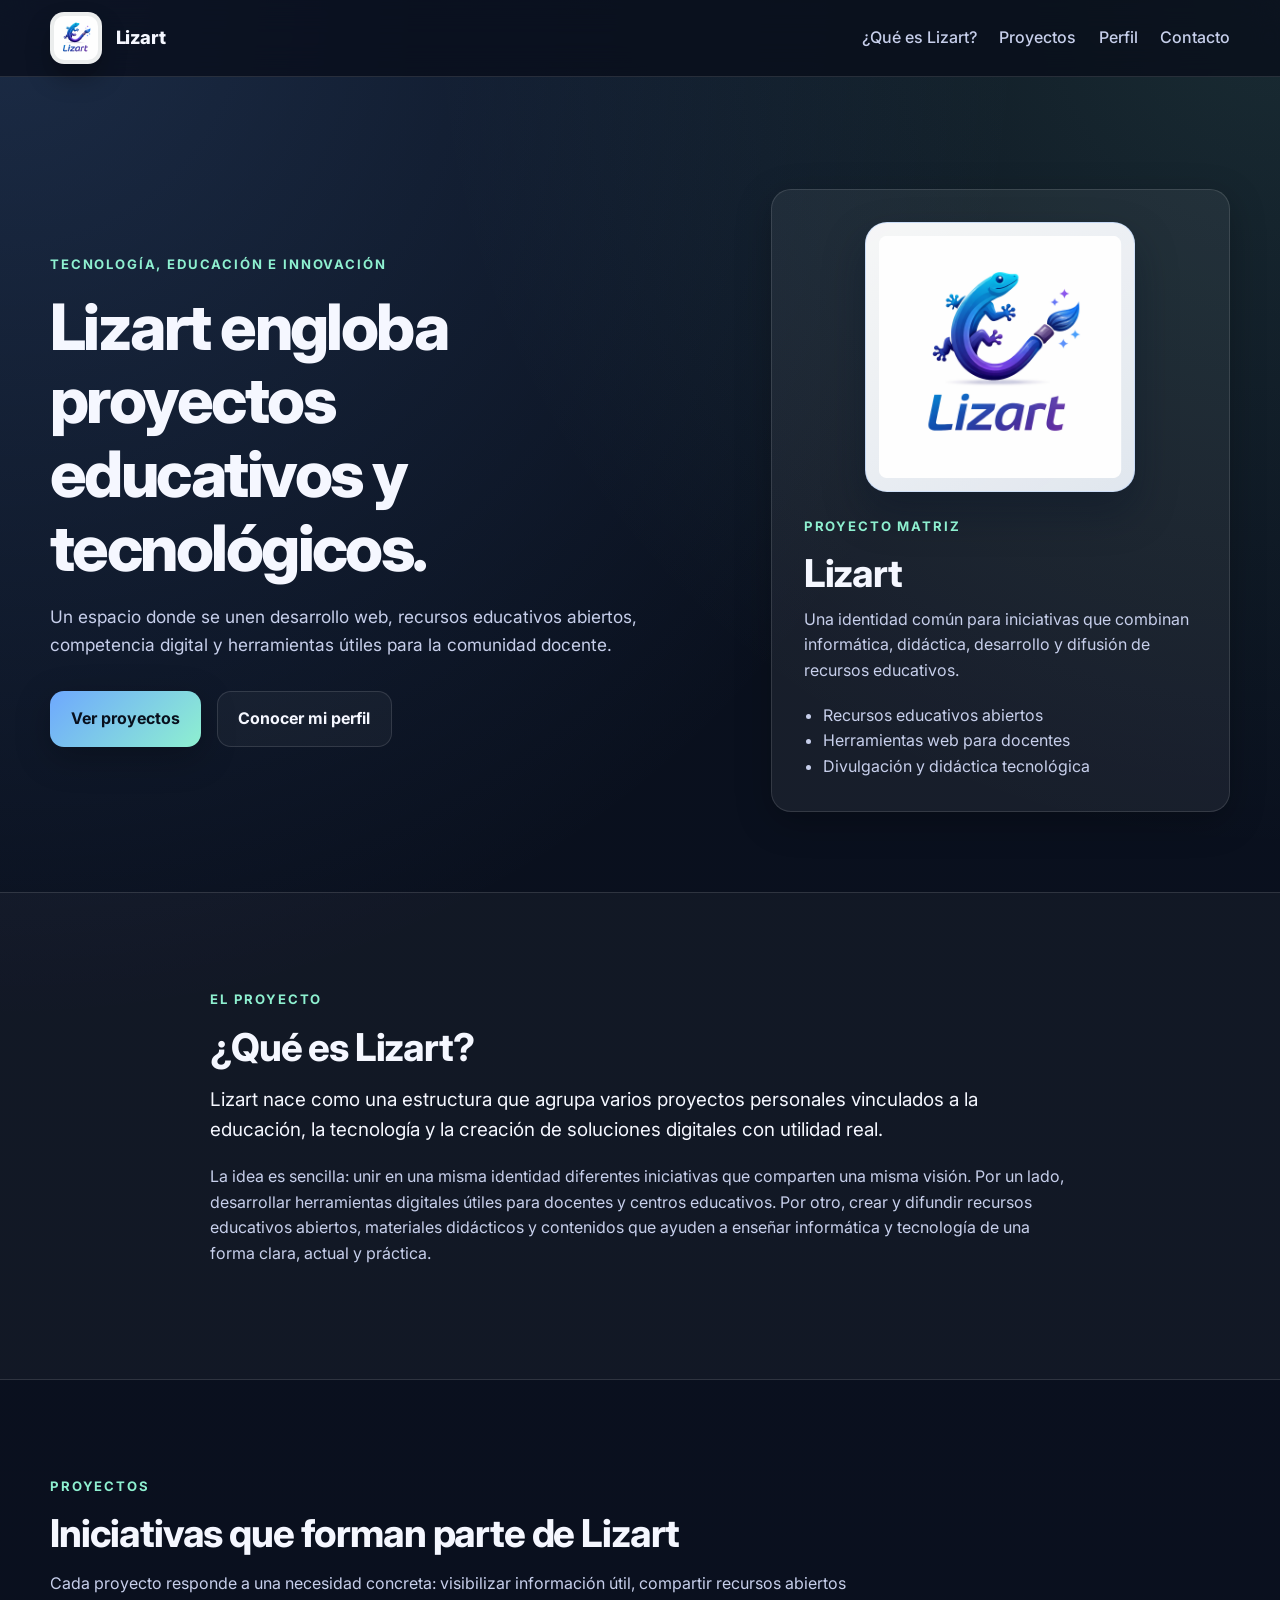
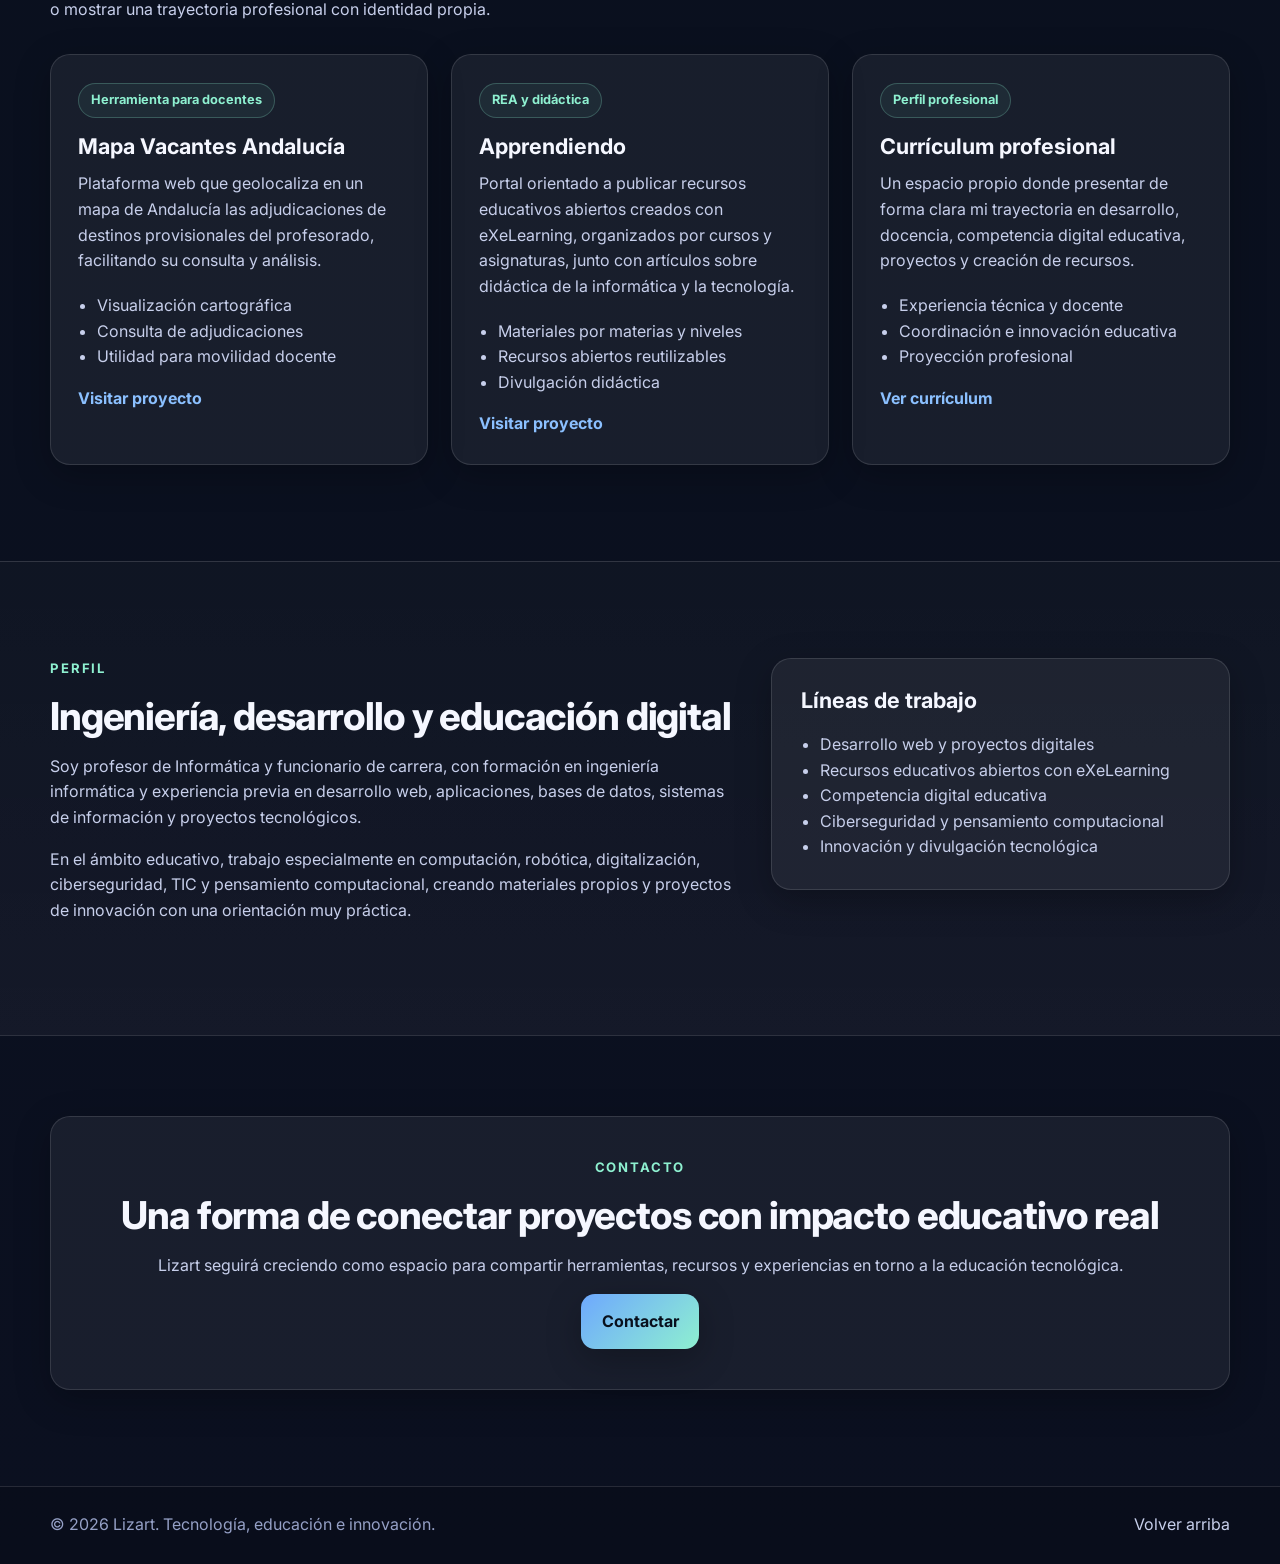
==== index.html @ 4d0b16cc "Cambios básicos en contenidos" ====
<!DOCTYPE html>
<html lang="es">
<head>
  <meta charset="UTF-8" />
  <meta name="viewport" content="width=device-width, initial-scale=1.0" />
  <title>Lizart | Tecnología, educación e innovación</title>
  <meta name="description" content="Lizart es la matriz de proyectos educativos y tecnológicos de José Manuel: recursos abiertos, herramientas para docentes e innovación digital." />
  <link rel="preconnect" href="https://fonts.googleapis.com">
  <link rel="preconnect" href="https://fonts.gstatic.com" crossorigin>
  <link href="https://fonts.googleapis.com/css2?family=Inter:wght@300;400;500;600;700;800;900&display=swap" rel="stylesheet">
  <link rel="stylesheet" href="styles.css" />
</head>
<body>
  <header class="site-header" id="top">
    <div class="container header-inner">
      <a href="#top" class="brand" aria-label="Inicio Lizart">
        <img class="brand-logo" src="assets/lizart-logo.png" alt="Logo de Lizart" />
        <span class="brand-text">Lizart</span>
      </a>

      <button class="nav-toggle" aria-label="Abrir menú" aria-expanded="false">
        <span></span>
        <span></span>
        <span></span>
      </button>

      <nav class="main-nav">
        <a href="#proyecto">¿Qué es Lizart?</a>
        <a href="#proyectos">Proyectos</a>
        <a href="#perfil">Perfil</a>
        <a href="#contacto">Contacto</a>
      </nav>
    </div>
  </header>

  <main>
    <section class="hero">
      <div class="container hero-grid">
        <div class="hero-content reveal">
          <p class="eyebrow">Tecnología, educación e innovación</p>
          <h1>Lizart engloba proyectos educativos y tecnológicos.</h1>
          <p class="hero-text">
            Un espacio donde se unen desarrollo web, recursos educativos abiertos, competencia digital y herramientas útiles para la comunidad docente.
          </p>

          <div class="hero-actions">
            <a class="btn btn-primary" href="#proyectos">Ver proyectos</a>
            <a class="btn btn-secondary" href="#perfil">Conocer mi perfil</a>
          </div>
        </div>

        <div class="hero-panel reveal">
          <div class="panel-card">
            <figure class="hero-logo">
              <img src="assets/lizart-logo.png" alt="Logo principal de Lizart" />
            </figure>
            <p class="panel-label">Proyecto matriz</p>
            <h2>Lizart</h2>
            <p>
              Una identidad común para iniciativas que combinan informática, didáctica, desarrollo y difusión de recursos educativos.
            </p>

            <ul class="panel-list">
              <li>Recursos educativos abiertos</li>
              <li>Herramientas web para docentes</li>
              <li>Divulgación y didáctica tecnológica</li>
            </ul>
          </div>
        </div>
      </div>
    </section>

    <section class="section section-light" id="proyecto">
      <div class="container narrow reveal">
        <p class="section-kicker">El proyecto</p>
        <h2>¿Qué es Lizart?</h2>
        <p class="lead">
          Lizart nace como una estructura que agrupa varios proyectos personales vinculados a la educación, la tecnología y la creación de soluciones digitales con utilidad real.
        </p>
        <p>
          La idea es sencilla: unir en una misma identidad diferentes iniciativas que comparten una misma visión. Por un lado, desarrollar herramientas digitales útiles para docentes y centros educativos. Por otro, crear y difundir recursos educativos abiertos, materiales didácticos y contenidos que ayuden a enseñar informática y tecnología de una forma clara, actual y práctica.
        </p>
      </div>
    </section>

    <section class="section" id="proyectos">
      <div class="container">
        <div class="section-heading reveal">
          <p class="section-kicker">Proyectos</p>
          <h2>Iniciativas que forman parte de Lizart</h2>
          <p>
            Cada proyecto responde a una necesidad concreta: visibilizar información útil, compartir recursos abiertos o mostrar una trayectoria profesional con identidad propia.
          </p>
        </div>

        <div class="cards-grid">
          <article class="card reveal">
            <div class="card-badge">Herramienta para docentes</div>
            <h3>Mapa Vacantes Andalucía</h3>
            <p>
              Plataforma web que geolocaliza en un mapa de Andalucía las adjudicaciones de destinos provisionales del profesorado, facilitando su consulta y análisis.
            </p>
            <ul class="card-list">
              <li>Visualización cartográfica</li>
              <li>Consulta de adjudicaciones</li>
              <li>Utilidad para movilidad docente</li>
            </ul>
            <a class="card-link" href="https://mapavacantesandalucia.es" target="_blank" rel="noopener noreferrer">
              Visitar proyecto
            </a>
          </article>

          <article class="card reveal">
            <div class="card-badge">REA y didáctica</div>
            <h3>Apprendiendo</h3>
            <p>
              Portal orientado a publicar recursos educativos abiertos creados con eXeLearning,
              organizados por cursos y asignaturas, junto con artículos sobre didáctica
              de la informática y la tecnología.
            </p>
            <ul class="card-list">
              <li>Materiales por materias y niveles</li>
              <li>Recursos abiertos reutilizables</li>
              <li>Divulgación didáctica</li>
            </ul>
            <a class="card-link" href="https://apprendiendo.es" target="_blank" rel="noopener noreferrer">
              Visitar proyecto
            </a>
          </article>

          <article class="card reveal">
            <div class="card-badge">Perfil profesional</div>
            <h3>Currículum profesional</h3>
            <p>
              Un espacio propio donde presentar de forma clara mi trayectoria en desarrollo,
              docencia, competencia digital educativa, proyectos y creación de recursos.
            </p>
            <ul class="card-list">
              <li>Experiencia técnica y docente</li>
              <li>Coordinación e innovación educativa</li>
              <li>Proyección profesional</li>
            </ul>
            <a class="card-link" href="https://cv.lizart.es" target="_blank" rel="noopener noreferrer">
              Ver currículum
            </a>
          </article>
        </div>
      </div>
    </section>

    <section class="section section-accent" id="perfil">
      <div class="container profile-grid">
        <div class="reveal">
          <p class="section-kicker">Perfil</p>
          <h2>Ingeniería, desarrollo y educación digital</h2>
          <p>
            Soy profesor de Informática y funcionario de carrera, con formación en ingeniería
            informática y experiencia previa en desarrollo web, aplicaciones, bases de datos,
            sistemas de información y proyectos tecnológicos.
          </p>
          <p>
            En el ámbito educativo, trabajo especialmente en computación, robótica,
            digitalización, ciberseguridad, TIC y pensamiento computacional, creando
            materiales propios y proyectos de innovación con una orientación muy práctica.
          </p>
        </div>

        <div class="profile-box reveal">
          <h3>Líneas de trabajo</h3>
          <ul>
            <li>Desarrollo web y proyectos digitales</li>
            <li>Recursos educativos abiertos con eXeLearning</li>
            <li>Competencia digital educativa</li>
            <li>Ciberseguridad y pensamiento computacional</li>
            <li>Innovación y divulgación tecnológica</li>
          </ul>
        </div>
      </div>
    </section>

    <section class="section cta-section" id="contacto">
      <div class="container cta-box reveal">
        <p class="section-kicker">Contacto</p>
        <h2>Una forma de conectar proyectos con impacto educativo real</h2>
        <p>
          Lizart seguirá creciendo como espacio para compartir herramientas, recursos
          y experiencias en torno a la educación tecnológica.
        </p>
        <a class="btn btn-primary" href="mailto:jlopez@lizart.es">Contactar</a>
      </div>
    </section>
  </main>

  <footer class="site-footer">
    <div class="container footer-inner">
      <p>© <span id="year"></span> Lizart. Tecnología, educación e innovación.</p>
      <a href="#top">Volver arriba</a>
    </div>
  </footer>

  <script src="script.js"></script>
</body>
</html>
---- styles.css ----
:root {
  --bg: #0b1020;
  --bg-soft: #121933;
  --surface: rgba(255, 255, 255, 0.06);
  --surface-strong: rgba(255, 255, 255, 0.1);
  --text: #f5f7ff;
  --text-soft: #c7cfeb;
  --text-muted: #95a0c6;
  --line: rgba(255, 255, 255, 0.12);
  --primary: #6ea8fe;
  --primary-strong: #8bc0ff;
  --accent: #8ef0d0;
  --shadow: 0 10px 35px rgba(0, 0, 0, 0.25);
  --radius: 20px;
  --radius-sm: 14px;
  --container: 1180px;
  --transition: 0.3s ease;
}

* {
  box-sizing: border-box;
}

html {
  scroll-behavior: smooth;
}

body {
  margin: 0;
  font-family: "Inter", sans-serif;
  color: var(--text);
  background:
    radial-gradient(circle at top left, rgba(110, 168, 254, 0.18), transparent 30%),
    radial-gradient(circle at top right, rgba(142, 240, 208, 0.12), transparent 25%),
    linear-gradient(180deg, #09101d 0%, #0b1020 100%);
  line-height: 1.6;
}

a {
  color: inherit;
  text-decoration: none;
}

img {
  max-width: 100%;
  display: block;
}

.container {
  width: min(100% - 2rem, var(--container));
  margin: 0 auto;
}

.narrow {
  max-width: 860px;
}

.section {
  padding: 6rem 0;
}

.section-light {
  background: rgba(255, 255, 255, 0.03);
  border-top: 1px solid var(--line);
  border-bottom: 1px solid var(--line);
}

.section-accent {
  background:
    linear-gradient(180deg, rgba(255,255,255,0.02), rgba(255,255,255,0.04));
  border-top: 1px solid var(--line);
  border-bottom: 1px solid var(--line);
}

.section-kicker,
.eyebrow,
.panel-label {
  color: var(--accent);
  text-transform: uppercase;
  letter-spacing: 0.14em;
  font-size: 0.82rem;
  font-weight: 700;
  margin-bottom: 0.9rem;
}

h1, h2, h3 {
  margin-top: 0;
  line-height: 1.15;
}

h1 {
  font-size: clamp(2.5rem, 5vw, 4.6rem);
  font-weight: 800;
  letter-spacing: -0.04em;
  max-width: 11ch;
  margin-bottom: 1.2rem;
}

h2 {
  font-size: clamp(2rem, 3vw, 3rem);
  font-weight: 750;
  letter-spacing: -0.03em;
  margin-bottom: 1rem;
}

h3 {
  font-size: 1.35rem;
  font-weight: 700;
  margin-bottom: 0.8rem;
}

p {
  margin-top: 0;
  color: var(--text-soft);
}

.lead {
  font-size: 1.18rem;
  color: var(--text);
}

.site-header {
  position: sticky;
  top: 0;
  z-index: 20;
  backdrop-filter: blur(16px);
  background: rgba(8, 12, 24, 0.72);
  border-bottom: 1px solid var(--line);
}

.header-inner {
  display: flex;
  align-items: center;
  justify-content: space-between;
  min-height: 76px;
}

.brand {
  display: inline-flex;
  align-items: center;
  gap: 0.85rem;
  font-weight: 800;
}

.brand-logo {
  width: 52px;
  height: 52px;
  object-fit: contain;
  border-radius: 14px;
  background: rgba(255, 255, 255, 0.92);
  padding: 4px;
  box-shadow: 0 14px 24px rgba(0, 0, 0, 0.28);
}

.brand-text {
  font-size: 1.15rem;
  letter-spacing: -0.02em;
}

.main-nav {
  display: flex;
  align-items: center;
  gap: 1.4rem;
}

.main-nav a {
  color: var(--text-soft);
  font-weight: 500;
  transition: color var(--transition);
}

.main-nav a:hover {
  color: var(--text);
}

.nav-toggle {
  display: none;
  flex-direction: column;
  gap: 5px;
  border: 0;
  background: transparent;
  cursor: pointer;
}

.nav-toggle span {
  width: 24px;
  height: 2px;
  background: #fff;
  border-radius: 999px;
}

.hero {
  padding: 7rem 0 5rem;
}

.hero-grid {
  display: grid;
  grid-template-columns: 1.2fr 0.8fr;
  gap: 2rem;
  align-items: center;
}

.hero-text {
  max-width: 60ch;
  font-size: 1.08rem;
  margin-bottom: 2rem;
}

.hero-actions {
  display: flex;
  gap: 1rem;
  flex-wrap: wrap;
}

.btn {
  display: inline-flex;
  align-items: center;
  justify-content: center;
  min-height: 50px;
  padding: 0.9rem 1.3rem;
  border-radius: 14px;
  font-weight: 700;
  transition: transform var(--transition), background var(--transition), border-color var(--transition);
}

.btn:hover {
  transform: translateY(-2px);
}

.btn-primary {
  color: #08101d;
  background: linear-gradient(135deg, var(--primary), var(--accent));
  box-shadow: var(--shadow);
}

.btn-secondary {
  color: var(--text);
  border: 1px solid var(--line);
  background: rgba(255,255,255,0.04);
}

.hero-panel .panel-card,
.card,
.profile-box,
.cta-box {
  background: var(--surface);
  border: 1px solid var(--line);
  border-radius: var(--radius);
  box-shadow: var(--shadow);
}

.panel-card {
  padding: 2rem;
}

.hero-logo {
  margin: 0 0 1.5rem;
  display: flex;
  justify-content: center;
}

.hero-logo img {
  width: min(100%, 270px);
  border-radius: 22px;
  background: linear-gradient(145deg, rgba(255, 255, 255, 0.96), rgba(241, 247, 255, 0.92));
  padding: 0.8rem;
  border: 1px solid rgba(110, 168, 254, 0.26);
  box-shadow: 0 20px 40px rgba(6, 18, 36, 0.35);
}


.panel-card h2 {
  margin-bottom: 0.7rem;
}

.panel-list,
.card-list,
.profile-box ul {
  margin: 1.2rem 0 0;
  padding-left: 1.2rem;
  color: var(--text-soft);
}

.section-heading {
  max-width: 800px;
  margin-bottom: 2rem;
}

.cards-grid {
  display: grid;
  grid-template-columns: repeat(3, 1fr);
  gap: 1.4rem;
}

.card {
  padding: 1.7rem;
  transition: transform var(--transition), border-color var(--transition), background var(--transition);
}

.card:hover {
  transform: translateY(-4px);
  border-color: rgba(110, 168, 254, 0.35);
  background: rgba(255, 255, 255, 0.08);
}

.card-badge {
  display: inline-block;
  padding: 0.4rem 0.75rem;
  margin-bottom: 1rem;
  border: 1px solid rgba(142, 240, 208, 0.24);
  border-radius: 999px;
  color: var(--accent);
  font-size: 0.8rem;
  font-weight: 700;
  background: rgba(142, 240, 208, 0.06);
}

.card-link {
  display: inline-block;
  margin-top: 1rem;
  color: var(--primary-strong);
  font-weight: 700;
}

.profile-grid {
  display: grid;
  grid-template-columns: 1.2fr 0.8fr;
  gap: 2rem;
  align-items: start;
}

.profile-box {
  padding: 1.8rem;
}

.cta-section {
  padding-top: 5rem;
}

.cta-box {
  text-align: center;
  padding: 2.5rem;
}

.site-footer {
  border-top: 1px solid var(--line);
  padding: 1.6rem 0;
  background: rgba(0, 0, 0, 0.16);
}

.footer-inner {
  display: flex;
  justify-content: space-between;
  align-items: center;
  gap: 1rem;
}

.footer-inner p {
  margin: 0;
  color: var(--text-muted);
}

.footer-inner a {
  color: var(--text-soft);
}

.reveal {
  opacity: 0;
  transform: translateY(24px);
  transition: opacity 0.7s ease, transform 0.7s ease;
}

.reveal.visible {
  opacity: 1;
  transform: translateY(0);
}

@media (max-width: 960px) {
  .hero-grid,
  .profile-grid,
  .cards-grid {
    grid-template-columns: 1fr;
  }

  h1 {
    max-width: 100%;
  }
}

@media (max-width: 760px) {
  .main-nav {
    position: absolute;
    top: 76px;
    left: 0;
    right: 0;
    display: none;
    flex-direction: column;
    align-items: flex-start;
    gap: 1rem;
    padding: 1.2rem 1rem 1.4rem;
    background: rgba(8, 12, 24, 0.98);
    border-bottom: 1px solid var(--line);
  }

  .main-nav.open {
    display: flex;
  }

  .nav-toggle {
    display: flex;
  }

  .section {
    padding: 4.5rem 0;
  }

  .hero {
    padding: 5rem 0 4rem;
  }

  .footer-inner {
    flex-direction: column;
    align-items: flex-start;
  }
}
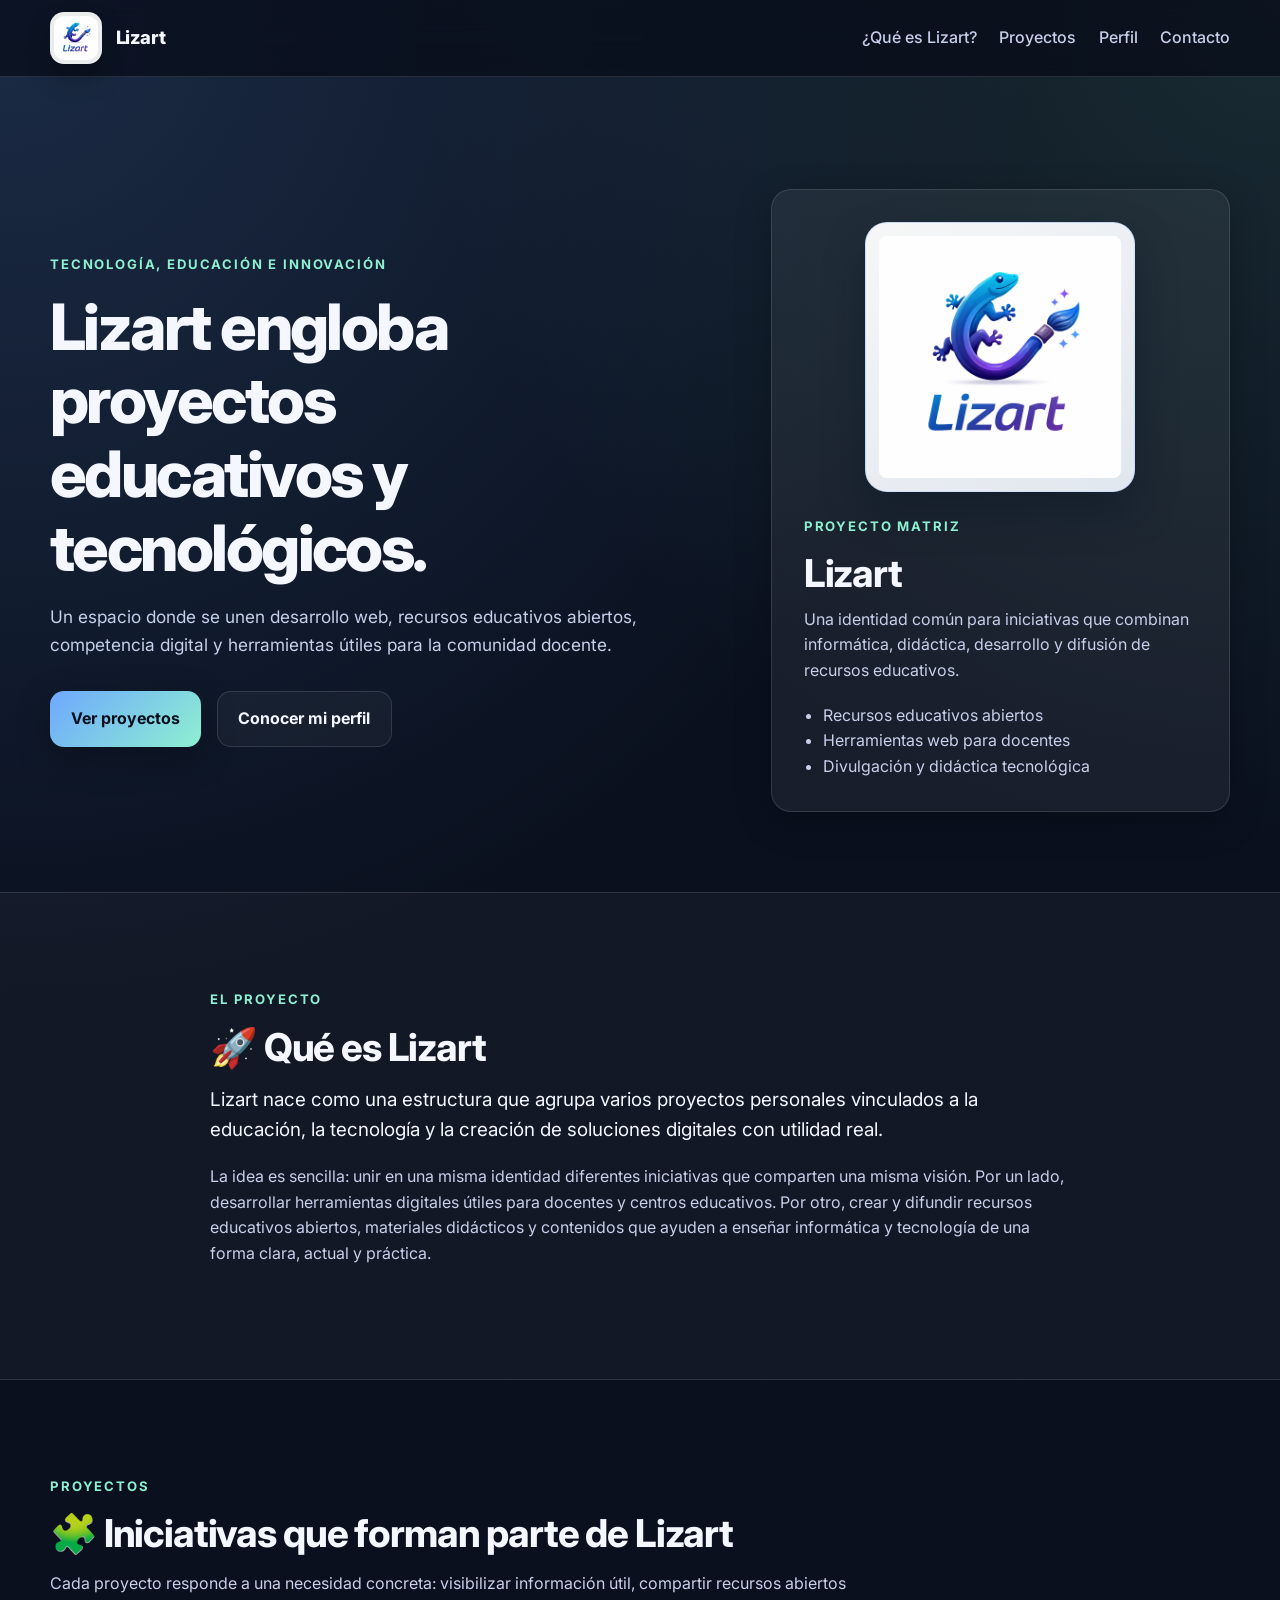
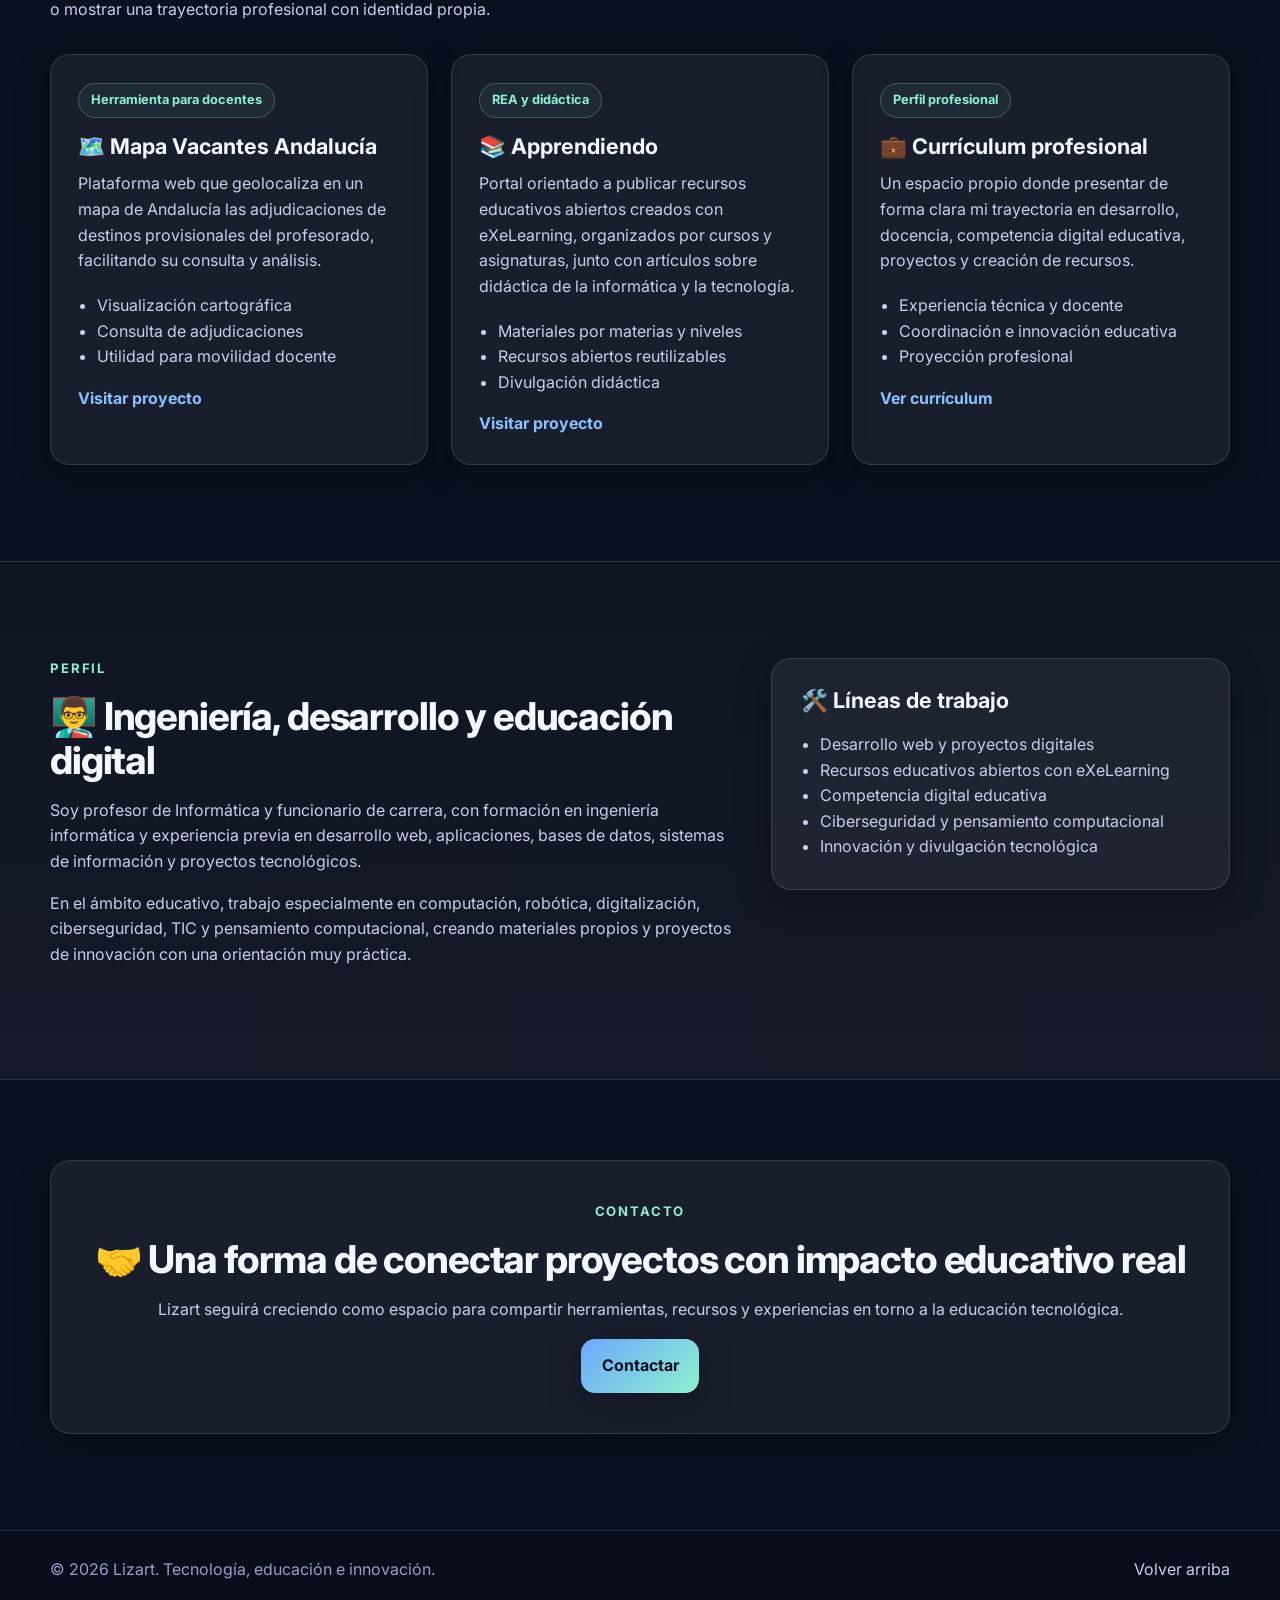
==== commit e5a32456: "Merge branch 'main' into codex/add-emojis-to-section-titles-and-projects" ====
--- a/index.html
+++ b/index.html
@@ -73,7 +73,7 @@
     <section class="section section-light" id="proyecto">
       <div class="container narrow reveal">
         <p class="section-kicker">El proyecto</p>
-        <h2>¿Qué es Lizart?</h2>
+        <h2>🚀 Qué es Lizart</h2>
         <p class="lead">
           Lizart nace como una estructura que agrupa varios proyectos personales vinculados a la educación, la tecnología y la creación de soluciones digitales con utilidad real.
         </p>
@@ -87,7 +87,7 @@
       <div class="container">
         <div class="section-heading reveal">
           <p class="section-kicker">Proyectos</p>
-          <h2>Iniciativas que forman parte de Lizart</h2>
+          <h2>🧩 Iniciativas que forman parte de Lizart</h2>
           <p>
             Cada proyecto responde a una necesidad concreta: visibilizar información útil, compartir recursos abiertos o mostrar una trayectoria profesional con identidad propia.
           </p>
@@ -96,7 +96,7 @@
         <div class="cards-grid">
           <article class="card reveal">
             <div class="card-badge">Herramienta para docentes</div>
-            <h3>Mapa Vacantes Andalucía</h3>
+            <h3>🗺️ Mapa Vacantes Andalucía</h3>
             <p>
               Plataforma web que geolocaliza en un mapa de Andalucía las adjudicaciones de destinos provisionales del profesorado, facilitando su consulta y análisis.
             </p>
@@ -112,7 +112,7 @@
 
           <article class="card reveal">
             <div class="card-badge">REA y didáctica</div>
-            <h3>Apprendiendo</h3>
+            <h3>📚 Apprendiendo</h3>
             <p>
               Portal orientado a publicar recursos educativos abiertos creados con eXeLearning,
               organizados por cursos y asignaturas, junto con artículos sobre didáctica
@@ -130,7 +130,7 @@
 
           <article class="card reveal">
             <div class="card-badge">Perfil profesional</div>
-            <h3>Currículum profesional</h3>
+            <h3>💼 Currículum profesional</h3>
             <p>
               Un espacio propio donde presentar de forma clara mi trayectoria en desarrollo,
               docencia, competencia digital educativa, proyectos y creación de recursos.
@@ -152,7 +152,7 @@
       <div class="container profile-grid">
         <div class="reveal">
           <p class="section-kicker">Perfil</p>
-          <h2>Ingeniería, desarrollo y educación digital</h2>
+          <h2>👨‍🏫 Ingeniería, desarrollo y educación digital</h2>
           <p>
             Soy profesor de Informática y funcionario de carrera, con formación en ingeniería
             informática y experiencia previa en desarrollo web, aplicaciones, bases de datos,
@@ -166,7 +166,7 @@
         </div>
 
         <div class="profile-box reveal">
-          <h3>Líneas de trabajo</h3>
+          <h3>🛠️ Líneas de trabajo</h3>
           <ul>
             <li>Desarrollo web y proyectos digitales</li>
             <li>Recursos educativos abiertos con eXeLearning</li>
@@ -181,7 +181,7 @@
     <section class="section cta-section" id="contacto">
       <div class="container cta-box reveal">
         <p class="section-kicker">Contacto</p>
-        <h2>Una forma de conectar proyectos con impacto educativo real</h2>
+        <h2>🤝 Una forma de conectar proyectos con impacto educativo real</h2>
         <p>
           Lizart seguirá creciendo como espacio para compartir herramientas, recursos
           y experiencias en torno a la educación tecnológica.
@@ -200,4 +200,4 @@
 
   <script src="script.js"></script>
 </body>
-</html>+</html>
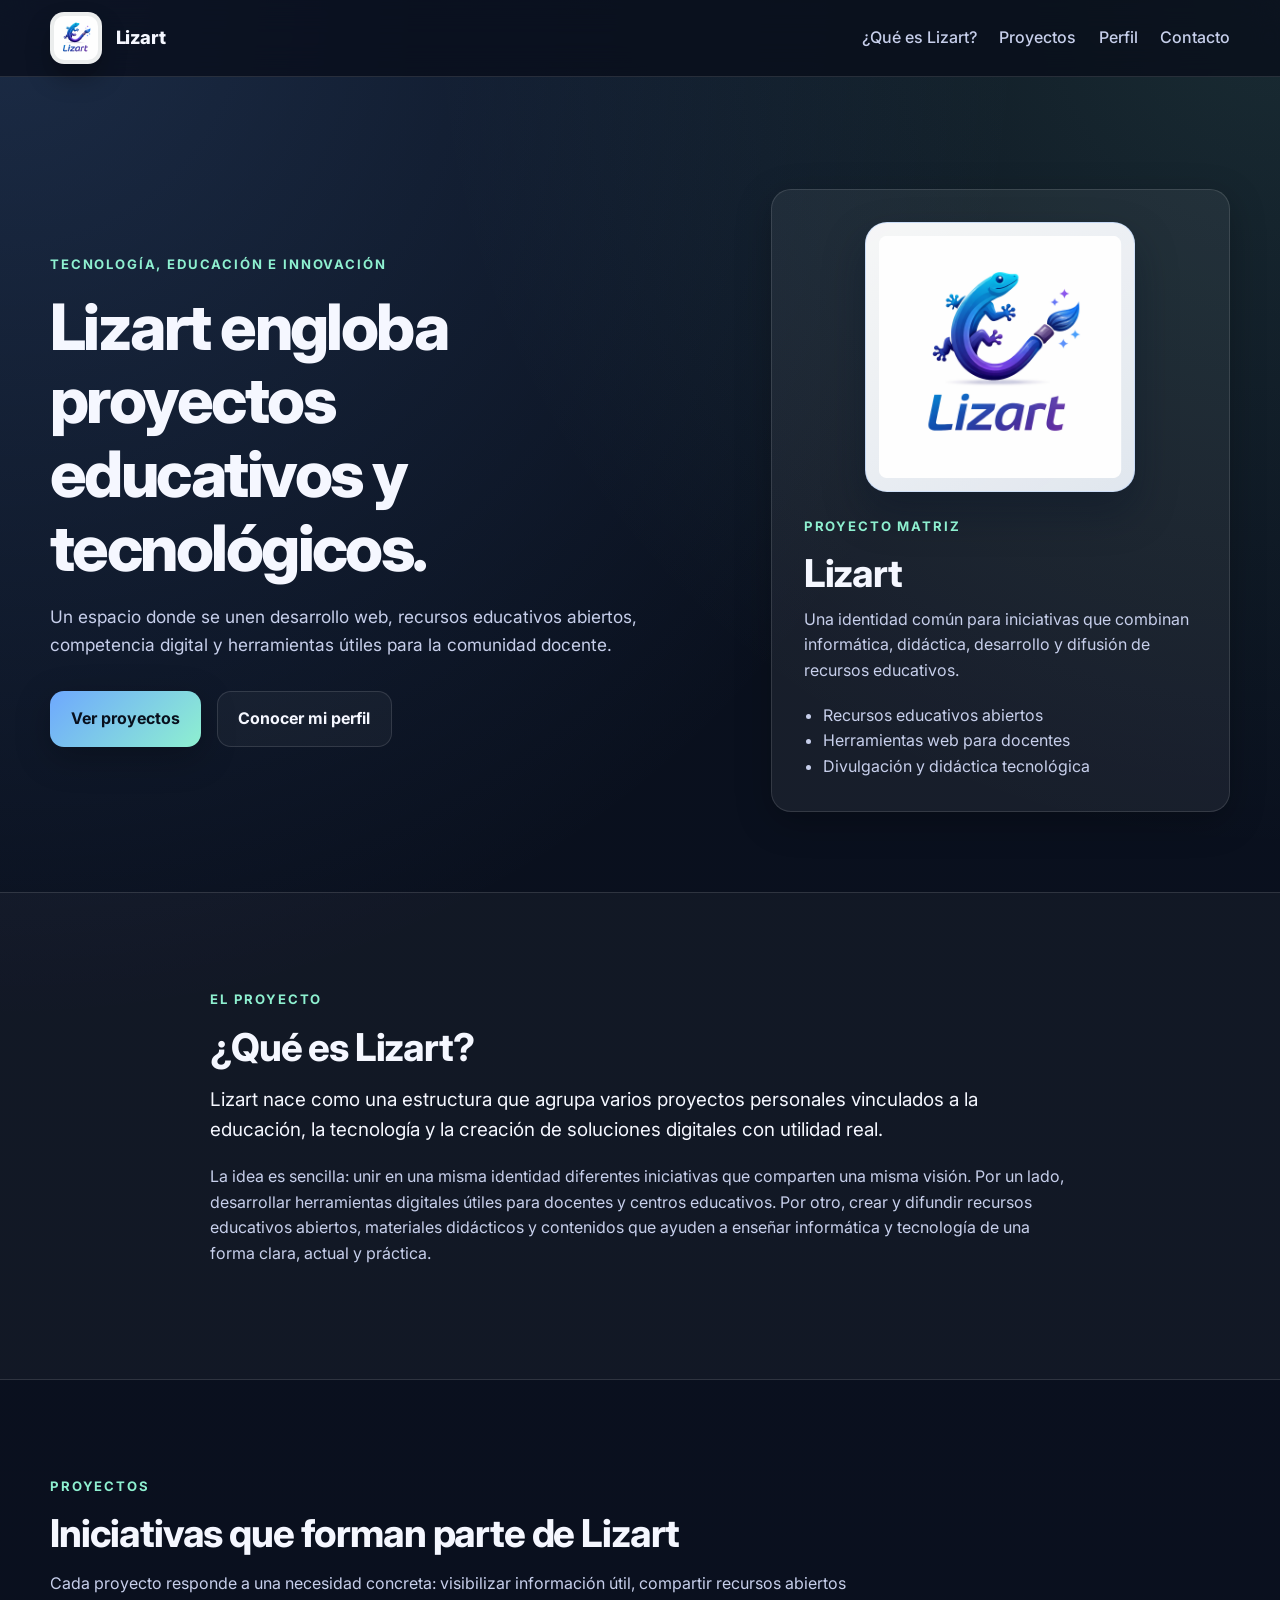
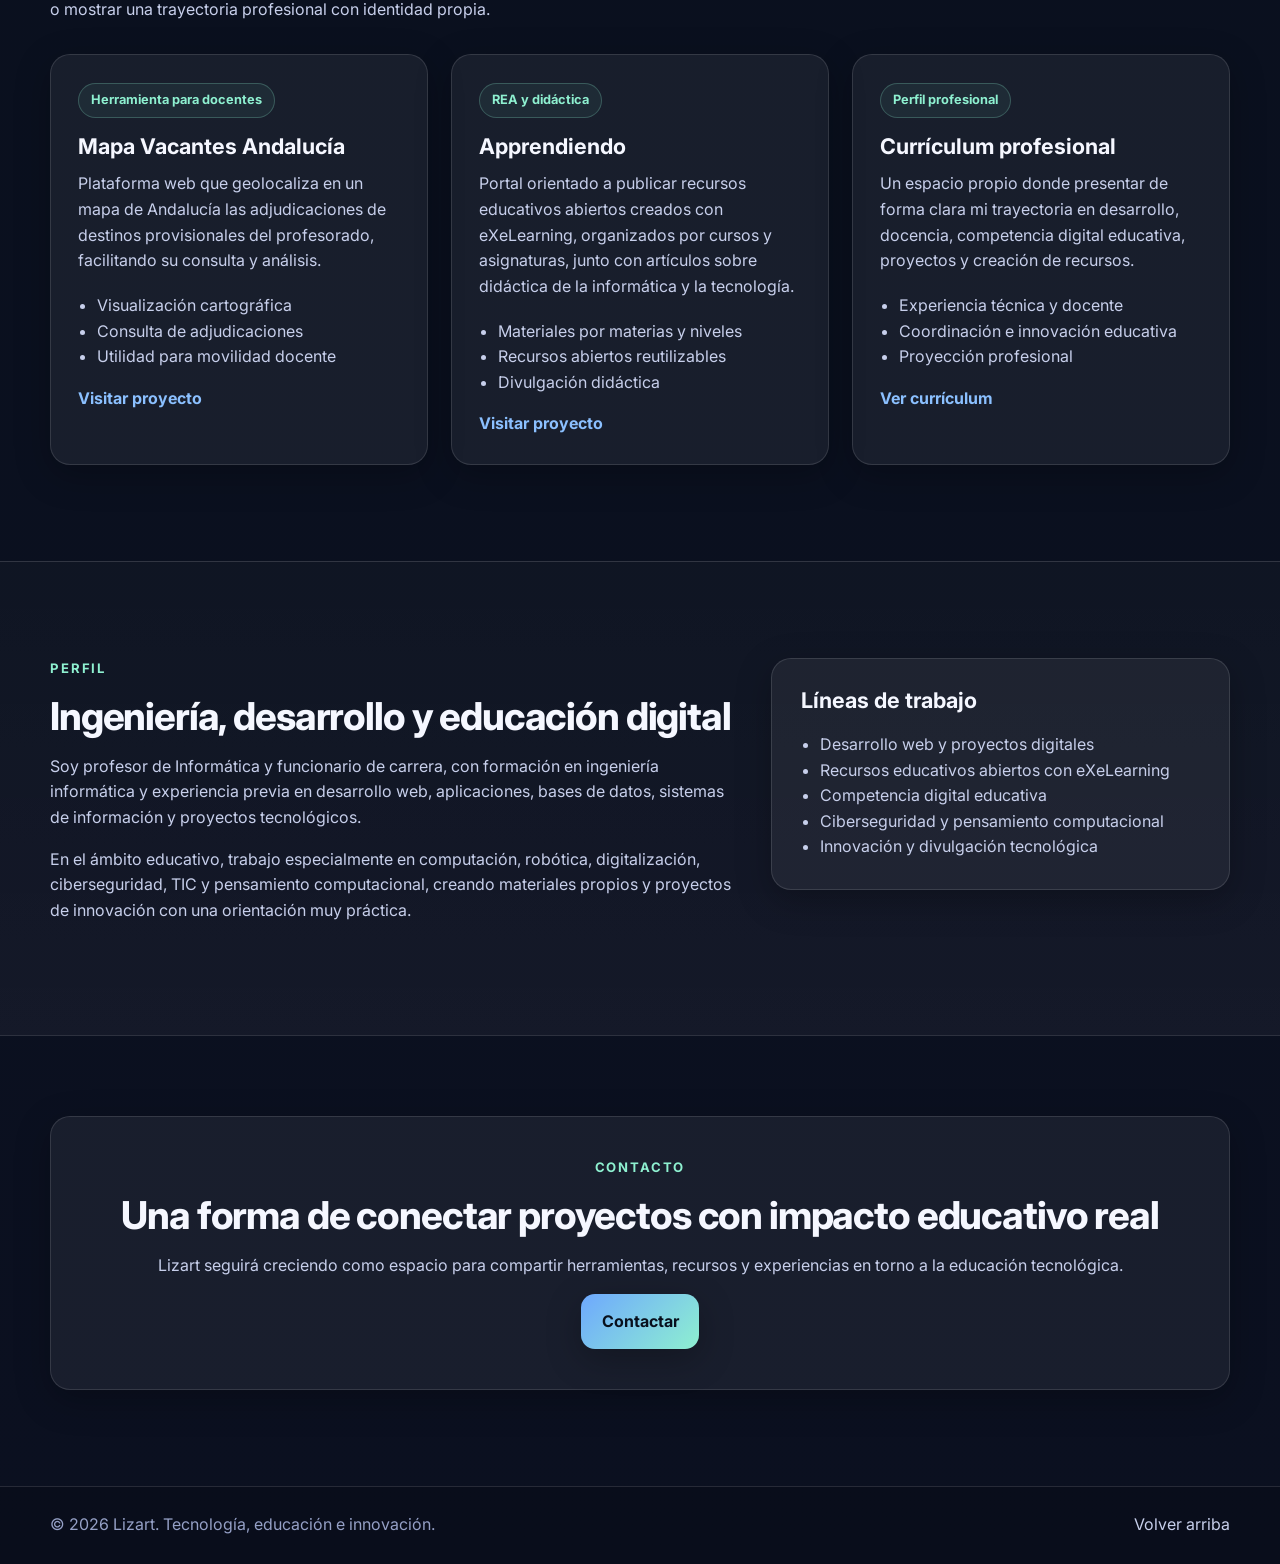
==== commit 25e3a0d9: "Cambio en el enlace al curriculum" ====
--- a/index.html
+++ b/index.html
@@ -73,7 +73,7 @@
     <section class="section section-light" id="proyecto">
       <div class="container narrow reveal">
         <p class="section-kicker">El proyecto</p>
-        <h2>🚀 Qué es Lizart</h2>
+        <h2>¿Qué es Lizart?</h2>
         <p class="lead">
           Lizart nace como una estructura que agrupa varios proyectos personales vinculados a la educación, la tecnología y la creación de soluciones digitales con utilidad real.
         </p>
@@ -87,7 +87,7 @@
       <div class="container">
         <div class="section-heading reveal">
           <p class="section-kicker">Proyectos</p>
-          <h2>🧩 Iniciativas que forman parte de Lizart</h2>
+          <h2>Iniciativas que forman parte de Lizart</h2>
           <p>
             Cada proyecto responde a una necesidad concreta: visibilizar información útil, compartir recursos abiertos o mostrar una trayectoria profesional con identidad propia.
           </p>
@@ -96,7 +96,7 @@
         <div class="cards-grid">
           <article class="card reveal">
             <div class="card-badge">Herramienta para docentes</div>
-            <h3>🗺️ Mapa Vacantes Andalucía</h3>
+            <h3>Mapa Vacantes Andalucía</h3>
             <p>
               Plataforma web que geolocaliza en un mapa de Andalucía las adjudicaciones de destinos provisionales del profesorado, facilitando su consulta y análisis.
             </p>
@@ -112,7 +112,7 @@
 
           <article class="card reveal">
             <div class="card-badge">REA y didáctica</div>
-            <h3>📚 Apprendiendo</h3>
+            <h3>Apprendiendo</h3>
             <p>
               Portal orientado a publicar recursos educativos abiertos creados con eXeLearning,
               organizados por cursos y asignaturas, junto con artículos sobre didáctica
@@ -130,7 +130,7 @@
 
           <article class="card reveal">
             <div class="card-badge">Perfil profesional</div>
-            <h3>💼 Currículum profesional</h3>
+            <h3>Currículum profesional</h3>
             <p>
               Un espacio propio donde presentar de forma clara mi trayectoria en desarrollo,
               docencia, competencia digital educativa, proyectos y creación de recursos.
@@ -140,7 +140,7 @@
               <li>Coordinación e innovación educativa</li>
               <li>Proyección profesional</li>
             </ul>
-            <a class="card-link" href="https://cv.lizart.es" target="_blank" rel="noopener noreferrer">
+            <a class="card-link" href="https://joselopezexposito.lizart.es" target="_blank" rel="noopener noreferrer">
               Ver currículum
             </a>
           </article>
@@ -152,7 +152,7 @@
       <div class="container profile-grid">
         <div class="reveal">
           <p class="section-kicker">Perfil</p>
-          <h2>👨‍🏫 Ingeniería, desarrollo y educación digital</h2>
+          <h2>Ingeniería, desarrollo y educación digital</h2>
           <p>
             Soy profesor de Informática y funcionario de carrera, con formación en ingeniería
             informática y experiencia previa en desarrollo web, aplicaciones, bases de datos,
@@ -166,7 +166,7 @@
         </div>
 
         <div class="profile-box reveal">
-          <h3>🛠️ Líneas de trabajo</h3>
+          <h3>Líneas de trabajo</h3>
           <ul>
             <li>Desarrollo web y proyectos digitales</li>
             <li>Recursos educativos abiertos con eXeLearning</li>
@@ -181,7 +181,7 @@
     <section class="section cta-section" id="contacto">
       <div class="container cta-box reveal">
         <p class="section-kicker">Contacto</p>
-        <h2>🤝 Una forma de conectar proyectos con impacto educativo real</h2>
+        <h2>Una forma de conectar proyectos con impacto educativo real</h2>
         <p>
           Lizart seguirá creciendo como espacio para compartir herramientas, recursos
           y experiencias en torno a la educación tecnológica.
@@ -200,4 +200,4 @@
 
   <script src="script.js"></script>
 </body>
-</html>
+</html>
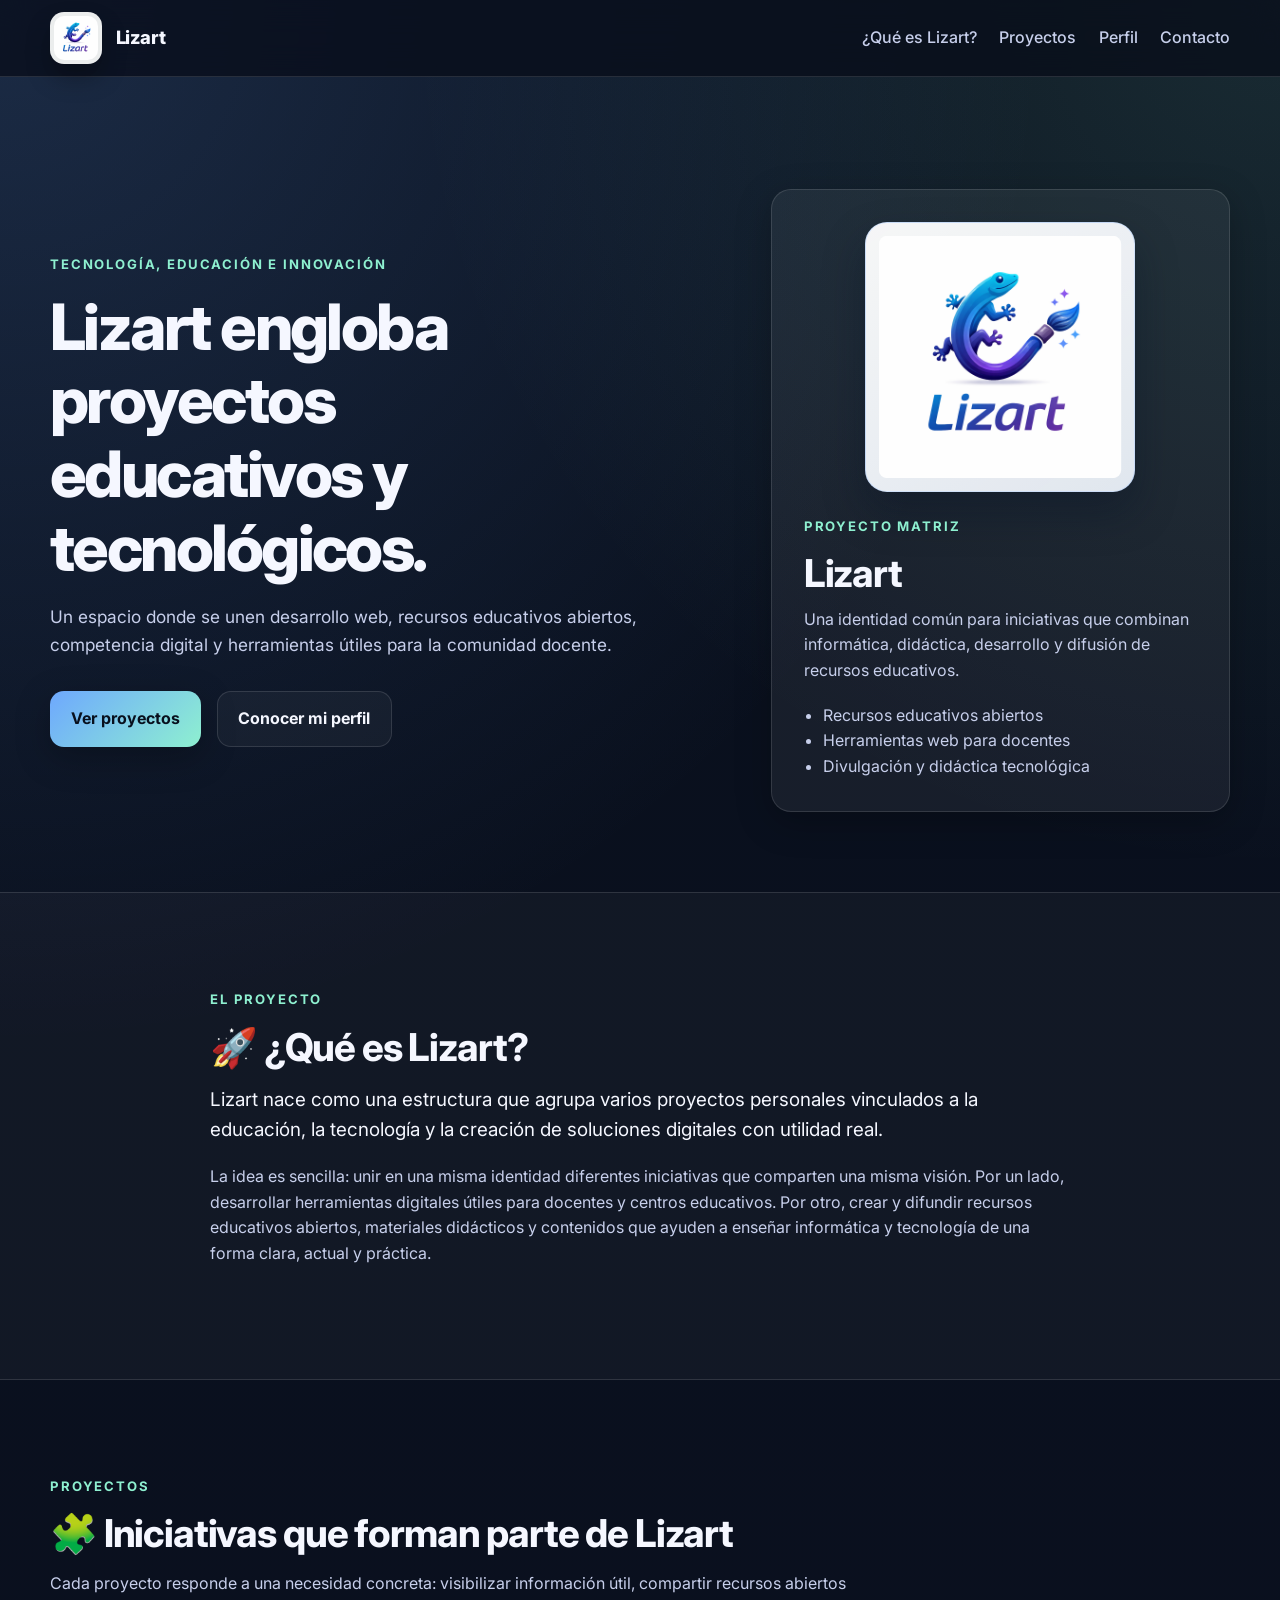
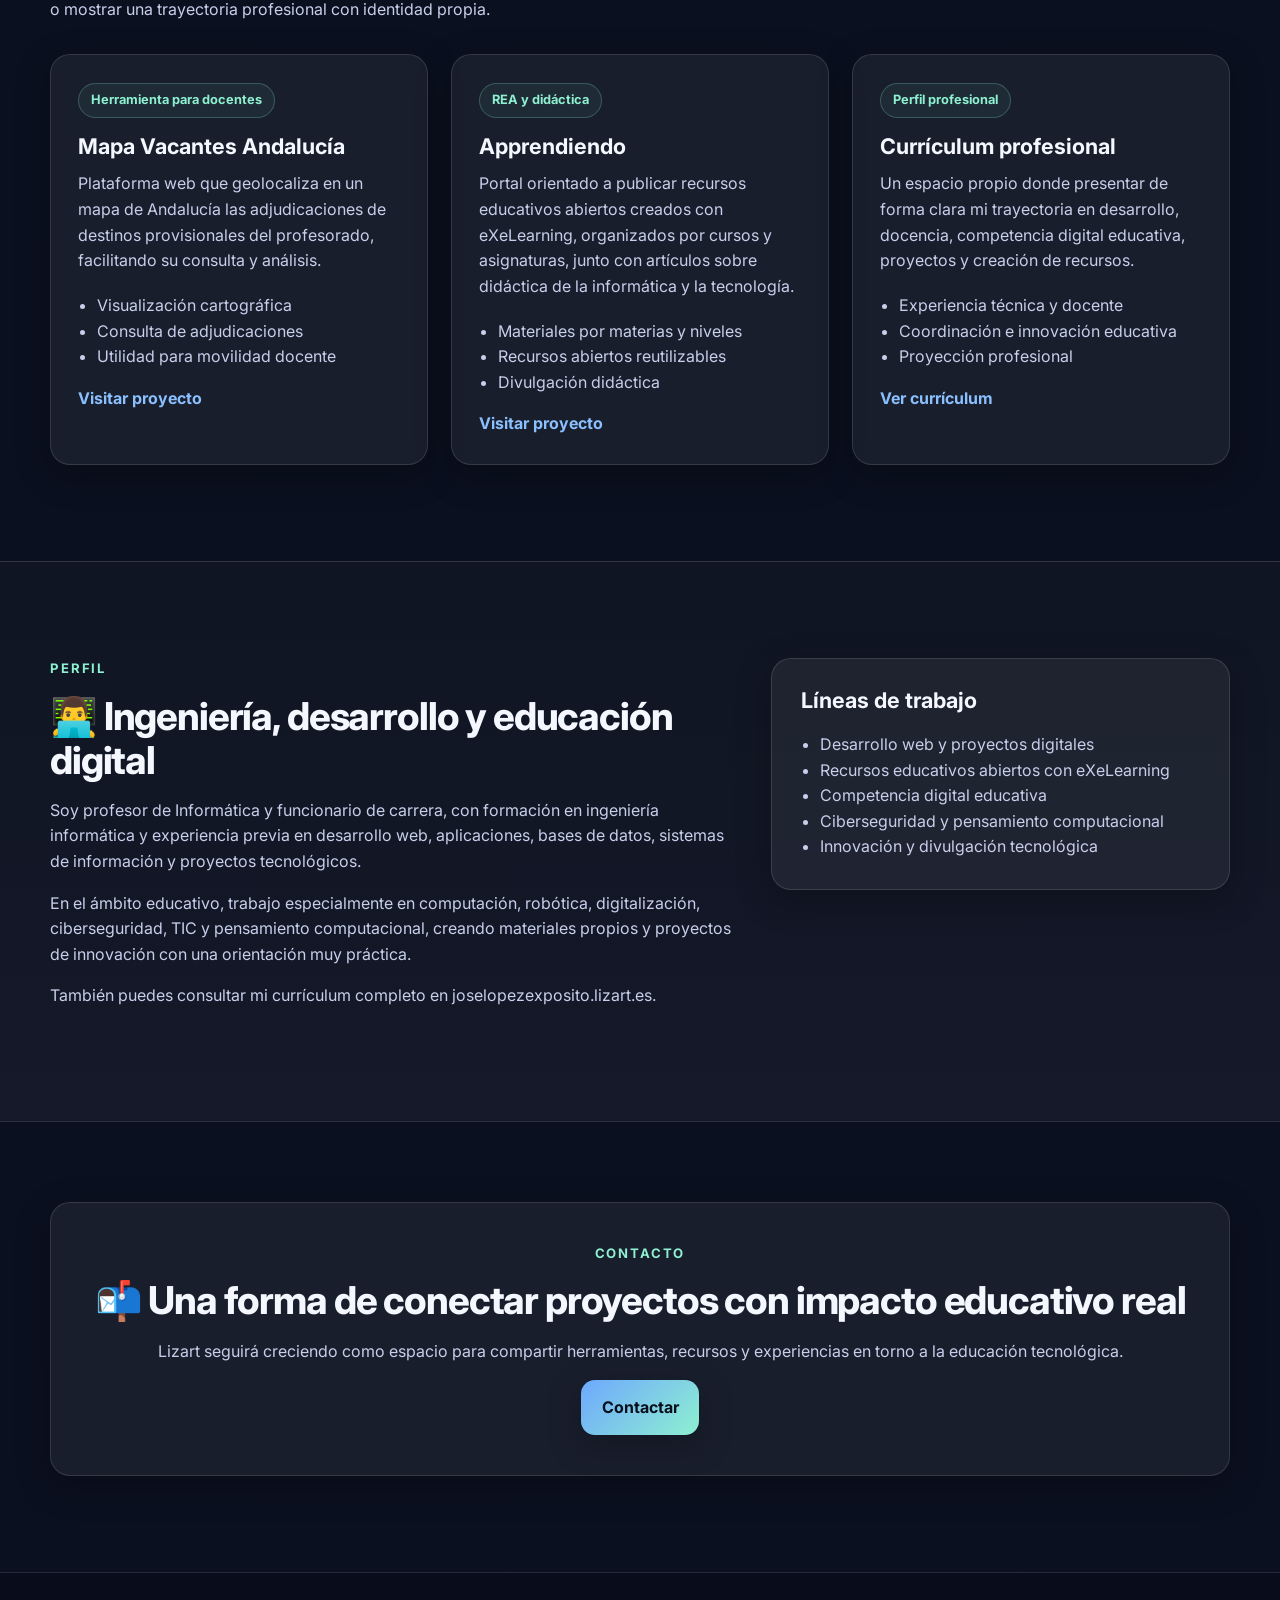
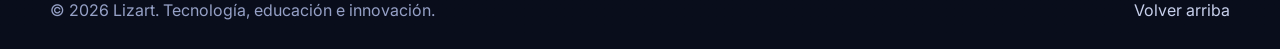
==== commit d1d76376: "Reincorpora emojis en secciones y enlace de currículum en Perfil" ====
--- a/index.html
+++ b/index.html
@@ -73,7 +73,7 @@
     <section class="section section-light" id="proyecto">
       <div class="container narrow reveal">
         <p class="section-kicker">El proyecto</p>
-        <h2>¿Qué es Lizart?</h2>
+        <h2>🚀 ¿Qué es Lizart?</h2>
         <p class="lead">
           Lizart nace como una estructura que agrupa varios proyectos personales vinculados a la educación, la tecnología y la creación de soluciones digitales con utilidad real.
         </p>
@@ -87,7 +87,7 @@
       <div class="container">
         <div class="section-heading reveal">
           <p class="section-kicker">Proyectos</p>
-          <h2>Iniciativas que forman parte de Lizart</h2>
+          <h2>🧩 Iniciativas que forman parte de Lizart</h2>
           <p>
             Cada proyecto responde a una necesidad concreta: visibilizar información útil, compartir recursos abiertos o mostrar una trayectoria profesional con identidad propia.
           </p>
@@ -152,7 +152,7 @@
       <div class="container profile-grid">
         <div class="reveal">
           <p class="section-kicker">Perfil</p>
-          <h2>Ingeniería, desarrollo y educación digital</h2>
+          <h2>👨‍💻 Ingeniería, desarrollo y educación digital</h2>
           <p>
             Soy profesor de Informática y funcionario de carrera, con formación en ingeniería
             informática y experiencia previa en desarrollo web, aplicaciones, bases de datos,
@@ -162,6 +162,10 @@
             En el ámbito educativo, trabajo especialmente en computación, robótica,
             digitalización, ciberseguridad, TIC y pensamiento computacional, creando
             materiales propios y proyectos de innovación con una orientación muy práctica.
+          </p>
+          <p>
+            También puedes consultar mi currículum completo en
+            <a href="https://joselopezexposito.lizart.es" target="_blank" rel="noopener noreferrer">joselopezexposito.lizart.es</a>.
           </p>
         </div>
 
@@ -181,7 +185,7 @@
     <section class="section cta-section" id="contacto">
       <div class="container cta-box reveal">
         <p class="section-kicker">Contacto</p>
-        <h2>Una forma de conectar proyectos con impacto educativo real</h2>
+        <h2>📬 Una forma de conectar proyectos con impacto educativo real</h2>
         <p>
           Lizart seguirá creciendo como espacio para compartir herramientas, recursos
           y experiencias en torno a la educación tecnológica.
@@ -200,4 +204,4 @@
 
   <script src="script.js"></script>
 </body>
-</html>+</html>
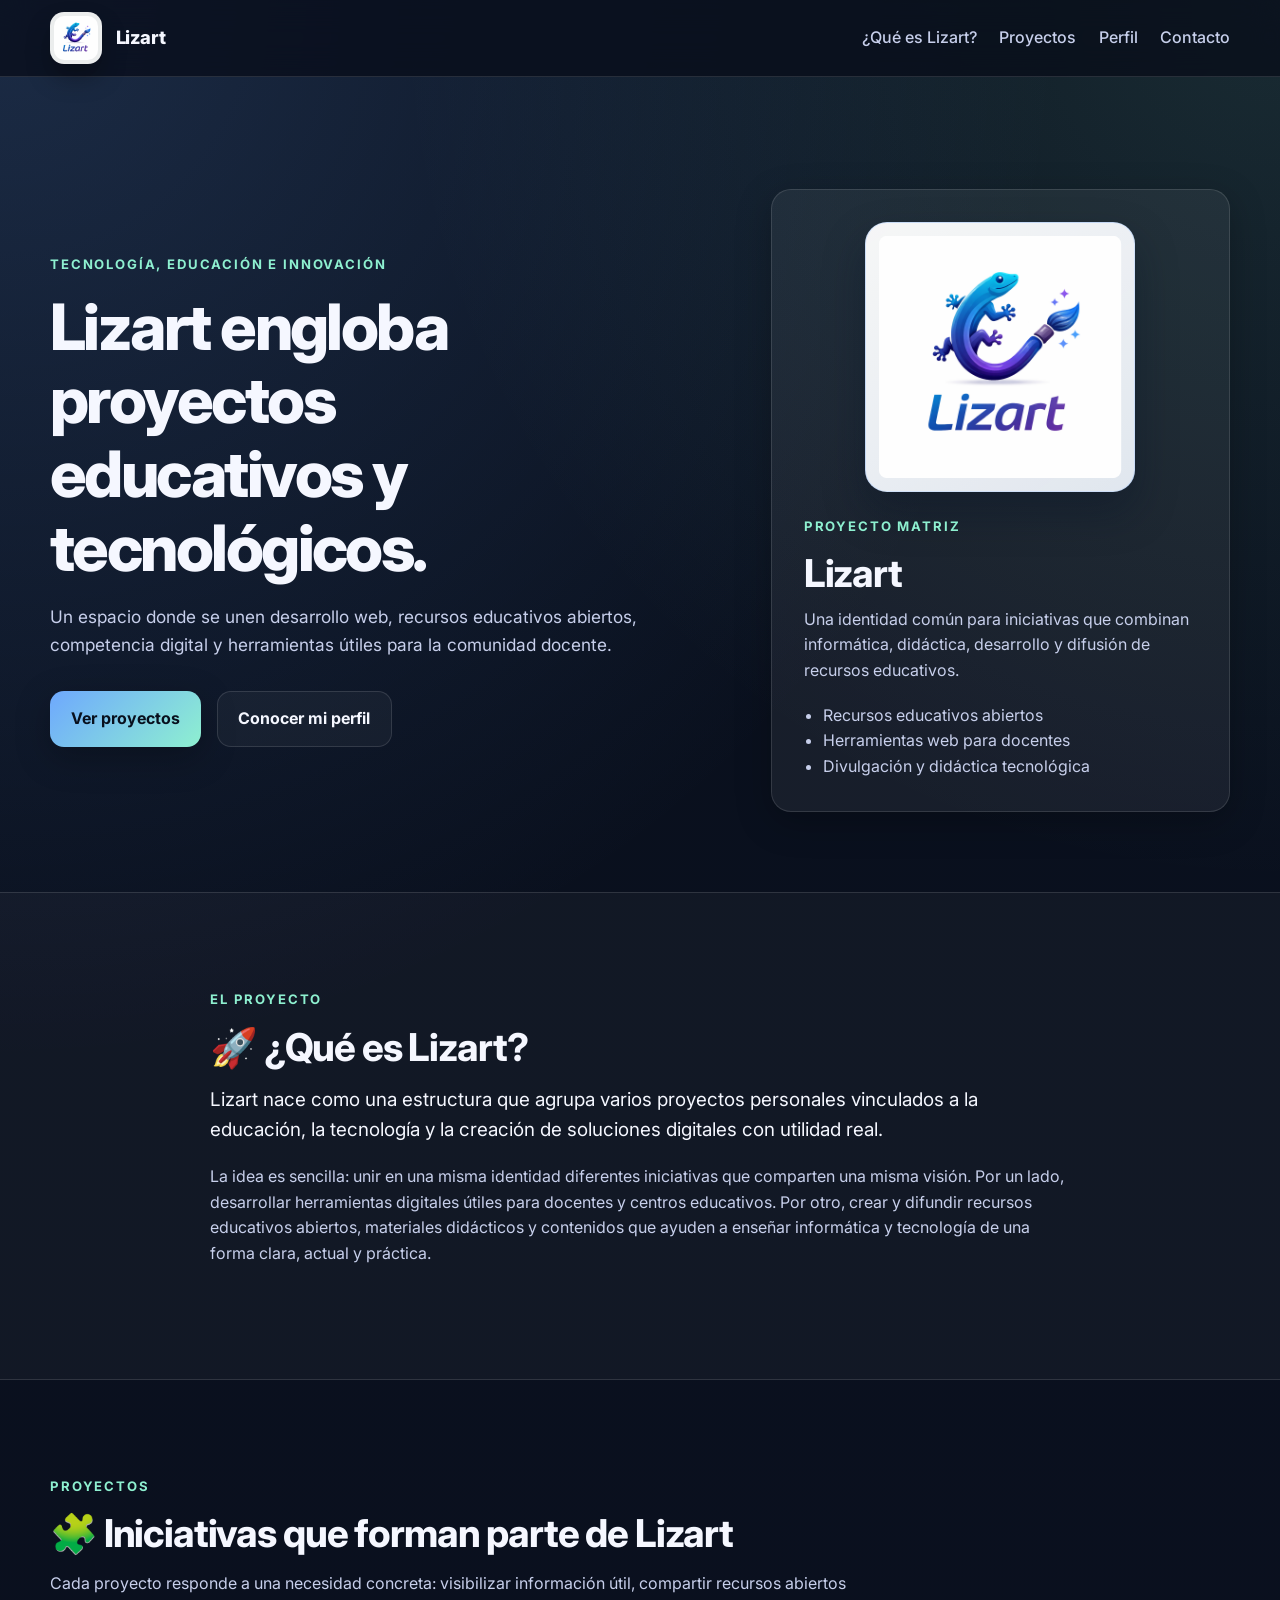
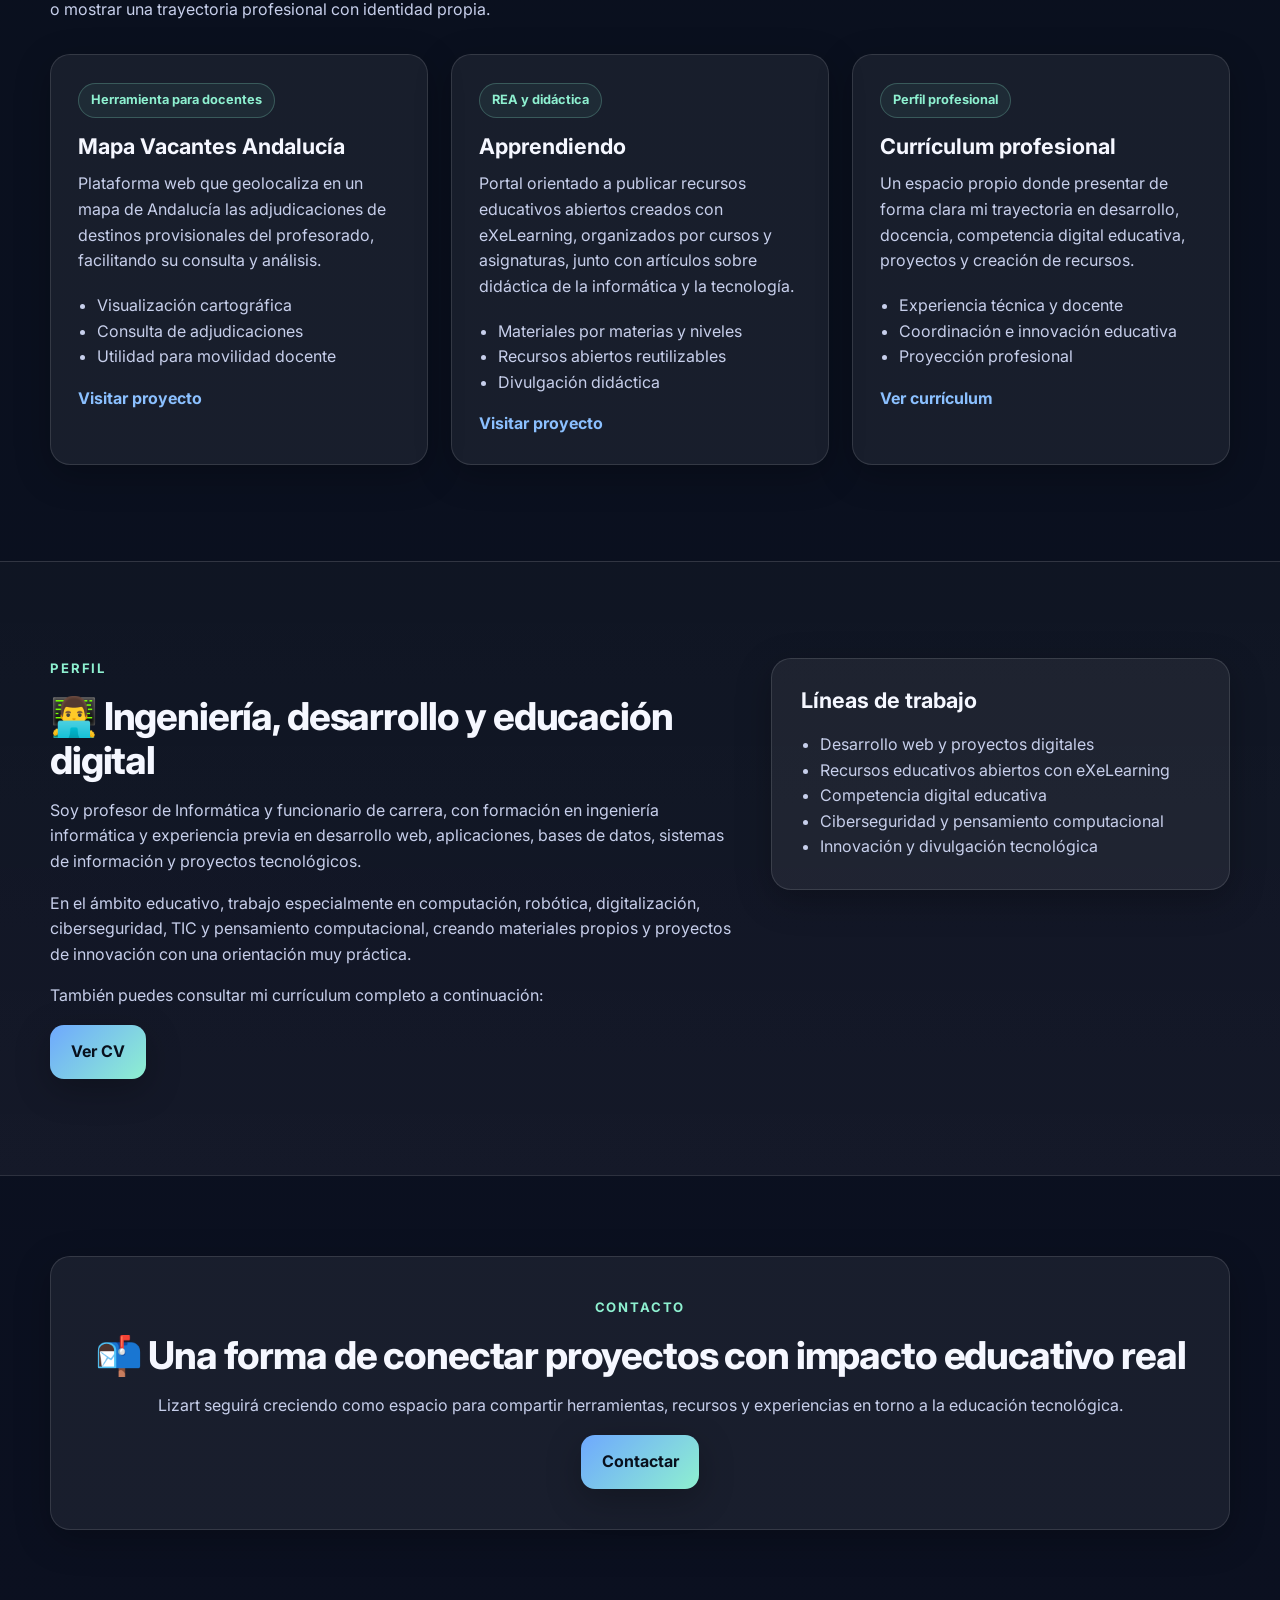
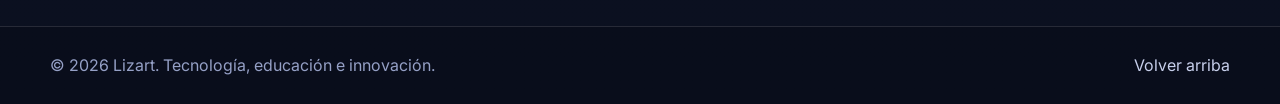
==== commit d9ef08ed: "añadido un enlace al CV desde la sección perfil" ====
--- a/index.html
+++ b/index.html
@@ -11,7 +11,7 @@
   <link rel="stylesheet" href="styles.css" />
 </head>
 <body>
-  <header class="site-header" id="top">
+  <header class="site-header">
     <div class="container header-inner">
       <a href="#top" class="brand" aria-label="Inicio Lizart">
         <img class="brand-logo" src="assets/lizart-logo.png" alt="Logo de Lizart" />
@@ -34,7 +34,7 @@
   </header>
 
   <main>
-    <section class="hero">
+    <section class="hero" id="top">
       <div class="container hero-grid">
         <div class="hero-content reveal">
           <p class="eyebrow">Tecnología, educación e innovación</p>
@@ -164,9 +164,9 @@
             materiales propios y proyectos de innovación con una orientación muy práctica.
           </p>
           <p>
-            También puedes consultar mi currículum completo en
-            <a href="https://joselopezexposito.lizart.es" target="_blank" rel="noopener noreferrer">joselopezexposito.lizart.es</a>.
-          </p>
+            También puedes consultar mi currículum completo a continuación:
+          </p>
+          <a href="https://joselopezexposito.lizart.es" target="_blank" rel="noopener noreferrer" class="btn btn-primary">Ver CV</a>
         </div>
 
         <div class="profile-box reveal">
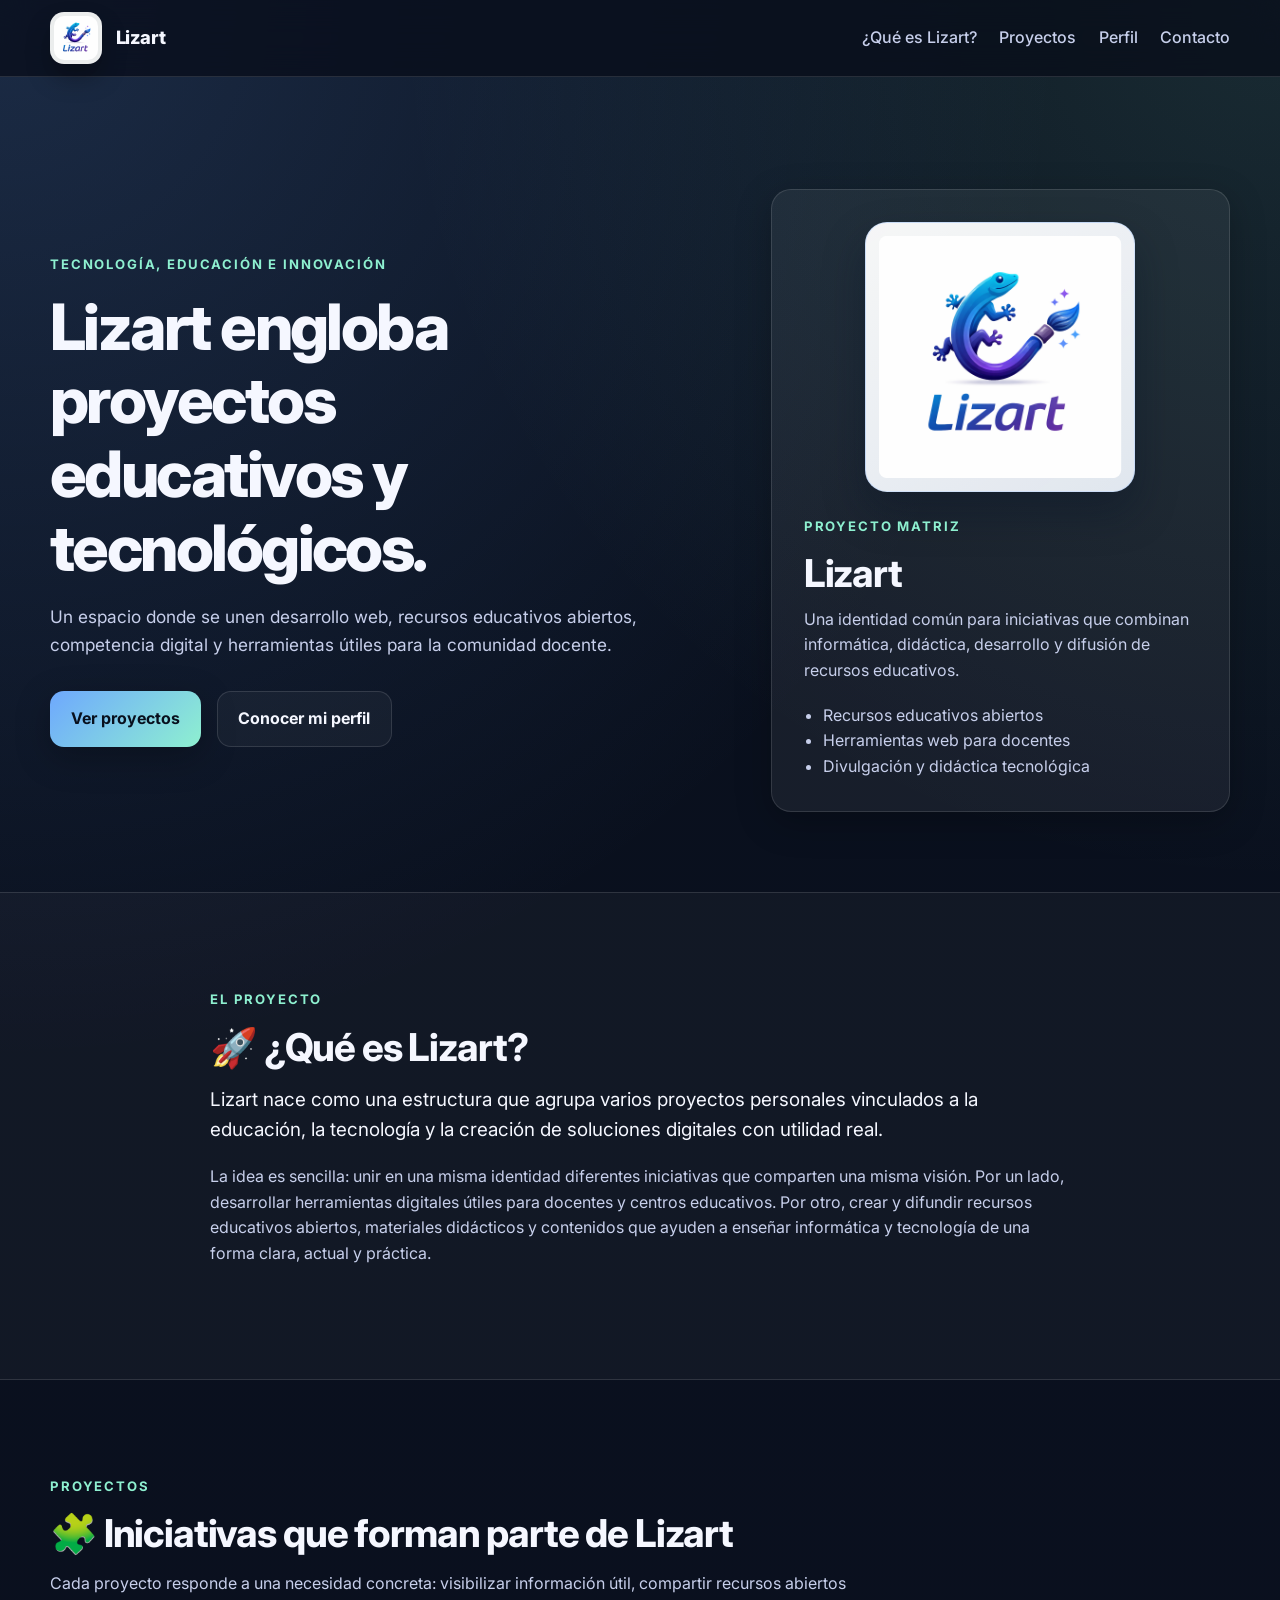
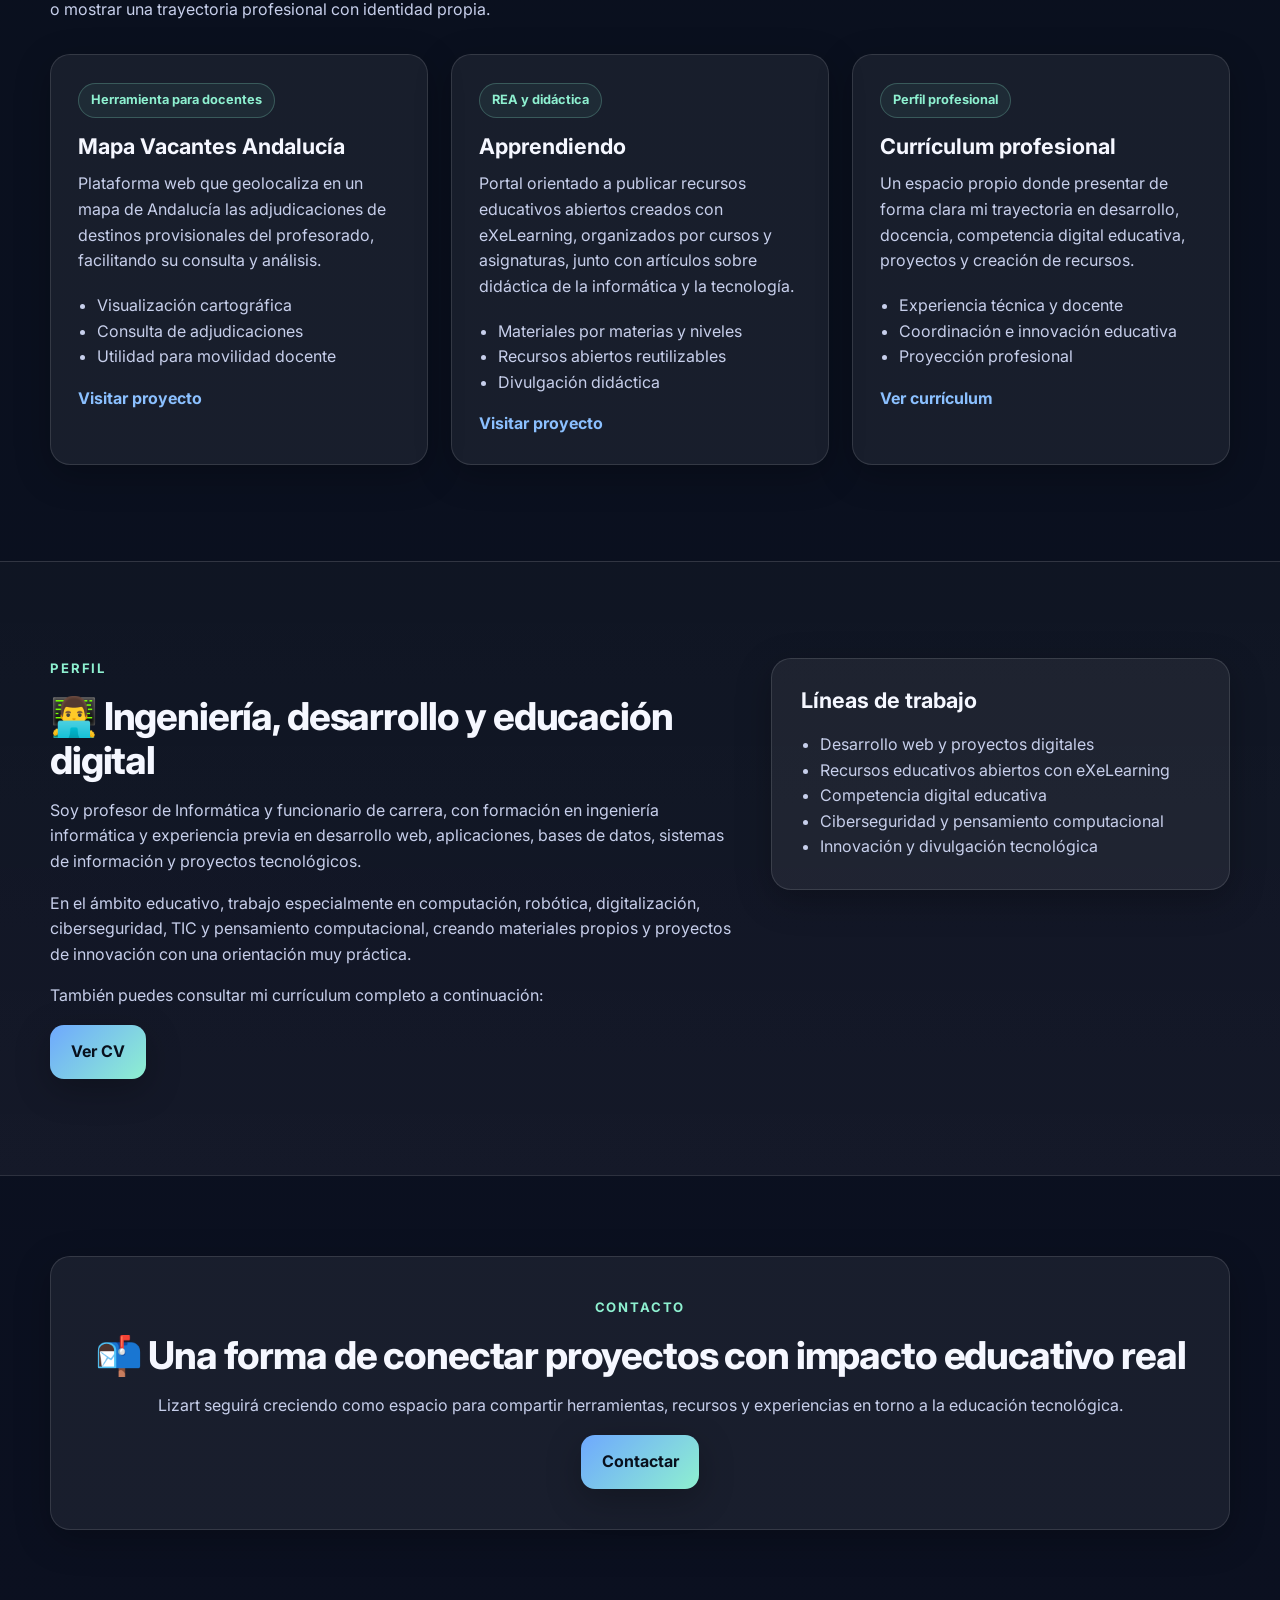
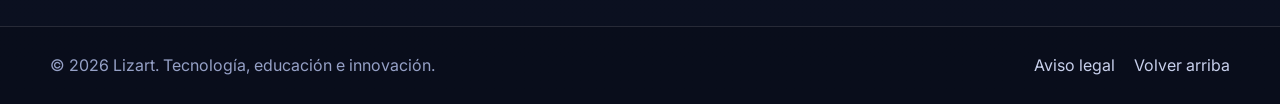
==== commit b4428a15: "Añade enlace de aviso legal y nueva página informativa" ====
--- a/index.html
+++ b/index.html
@@ -3,6 +3,12 @@
 <head>
   <meta charset="UTF-8" />
   <meta name="viewport" content="width=device-width, initial-scale=1.0" />
+  
+  <link rel="apple-touch-icon" sizes="180x180" href="assets/favicon_io/apple-touch-icon.png">
+  <link rel="icon" type="image/png" sizes="32x32" href="assets/favicon_io/favicon-32x32.png">
+  <link rel="icon" type="image/png" sizes="16x16" href="assets/favicon_io/favicon-16x16.png">
+  <link rel="manifest" href="assets/favicon_io/site.webmanifest">
+  
   <title>Lizart | Tecnología, educación e innovación</title>
   <meta name="description" content="Lizart es la matriz de proyectos educativos y tecnológicos de José Manuel: recursos abiertos, herramientas para docentes e innovación digital." />
   <link rel="preconnect" href="https://fonts.googleapis.com">
@@ -198,7 +204,10 @@
   <footer class="site-footer">
     <div class="container footer-inner">
       <p>© <span id="year"></span> Lizart. Tecnología, educación e innovación.</p>
-      <a href="#top">Volver arriba</a>
+      <div class="footer-links">
+        <a href="aviso-legal.html">Aviso legal</a>
+        <a href="#top">Volver arriba</a>
+      </div>
     </div>
   </footer>
 
--- a/styles.css
+++ b/styles.css
@@ -364,6 +364,41 @@
   color: var(--text-soft);
 }
 
+
+.footer-links {
+  display: flex;
+  align-items: center;
+  gap: 1.2rem;
+}
+
+.legal-main {
+  padding: 7rem 0 4rem;
+}
+
+.legal-card {
+  max-width: 860px;
+  margin: 0 auto;
+  padding: 2rem;
+  background: var(--surface);
+  border: 1px solid var(--line);
+  border-radius: var(--radius);
+  box-shadow: var(--shadow);
+}
+
+.legal-card h1 {
+  max-width: none;
+  font-size: clamp(2rem, 4vw, 3rem);
+}
+
+.legal-card h2 {
+  margin-top: 2rem;
+  font-size: 1.35rem;
+}
+
+.legal-card p {
+  margin-bottom: 0.9rem;
+}
+
 .reveal {
   opacity: 0;
   transform: translateY(24px);
@@ -422,4 +457,10 @@
     flex-direction: column;
     align-items: flex-start;
   }
+
+  .footer-links {
+    flex-direction: column;
+    align-items: flex-start;
+    gap: 0.6rem;
+  }
 }
